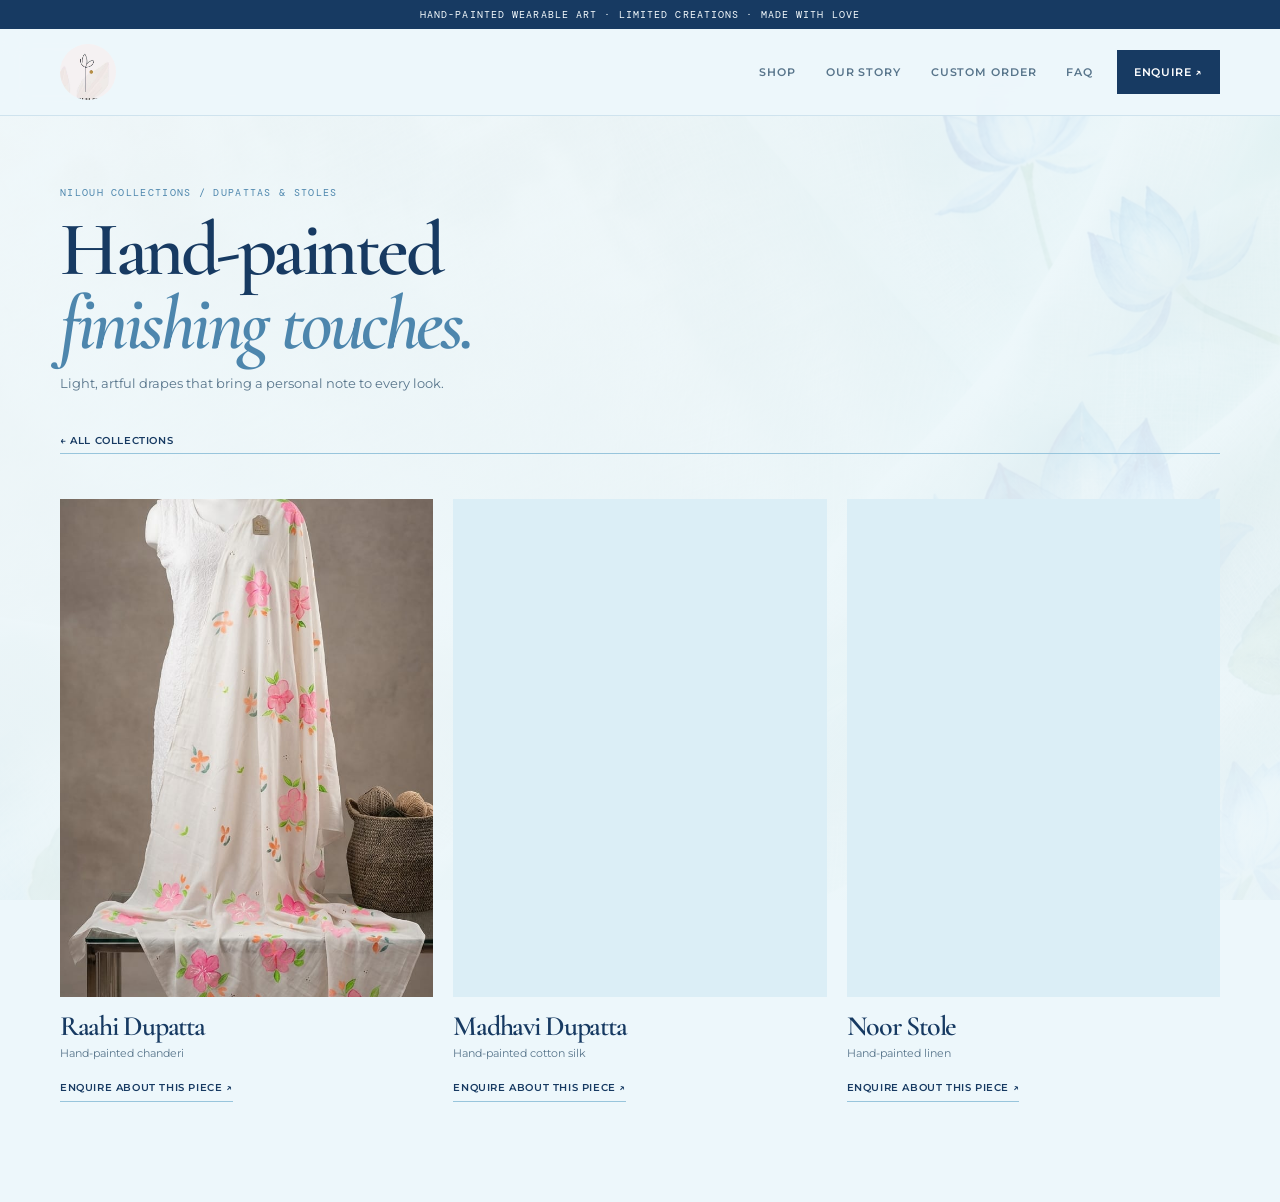
==== dupattas.html @ 56eb4172 "Add files via upload" ====
<!doctype html>
<html lang="en"><head><meta charset="UTF-8" /><meta name="viewport" content="width=device-width, initial-scale=1.0" /><meta name="description" content="Explore Nilouh Story hand-painted dupattas and stoles." /><link rel="canonical" href="https://nilouh.com/dupattas.html" /><title>Hand-painted Dupattas &amp; Stoles | Nilouh Story</title><link rel="icon" type="image/jpeg" href="images/nilouh-story-logo.jpg" /><link rel="stylesheet" href="style.css" /></head>
<body><a class="skip-link" href="#main-content">Skip to content</a><div class="announcement">Hand-painted wearable art · Limited creations · Made with love</div><header class="site-header"><div class="header-inner"><a href="index.html" class="brand" aria-label="Nilouh Story home"><img src="images/nilouh-story-logo.jpg" alt="Nilouh Story" /></a><button class="menu-toggle" type="button" aria-expanded="false" aria-controls="site-navigation"><span class="sr-only">Open menu</span><span aria-hidden="true">Menu</span></button><nav id="site-navigation" class="site-nav" aria-label="Main navigation"><a href="index.html#featured">Shop</a><a href="index.html#story">Our story</a><a href="index.html#custom-order">Custom order</a><a href="index.html#faq">FAQ</a></nav><a class="header-cta" href="https://www.instagram.com/nilouh.story?igsh=MXhwOWQxM3IzNGx6aw==" target="_blank" rel="noopener">Enquire ↗</a></div></header>
<main id="main-content" class="collection-page"><div class="collection-page__intro"><p class="eyebrow">Nilouh collections / Dupattas &amp; Stoles</p><h1>Hand-painted<br /><em>finishing touches.</em></h1><p>Light, artful drapes that bring a personal note to every look.</p></div><a class="back-link" href="index.html#collection">← All collections</a><div class="collection-products"><article class="collection-product"><div class="collection-image image-frame"><img src="images/raahi-dupatta.jpg" alt="Raahi hand-painted chanderi dupatta" loading="lazy" /><div class="missing-image">Add <strong>raahi-dupatta.jpg</strong></div></div><h2>Raahi Dupatta</h2><p>Hand-painted chanderi</p><a class="text-action" href="https://www.instagram.com/nilouh.story?igsh=MXhwOWQxM3IzNGx6aw==" target="_blank" rel="noopener">Enquire about this piece ↗</a></article><article class="collection-product"><div class="collection-image image-frame"><img src="images/madhavi-dupatta.jpg" alt="Madhavi hand-painted dupatta" loading="lazy" /><div class="missing-image">Add <strong>madhavi-dupatta.jpg</strong></div></div><h2>Madhavi Dupatta</h2><p>Hand-painted cotton silk</p><a class="text-action" href="https://www.instagram.com/nilouh.story?igsh=MXhwOWQxM3IzNGx6aw==" target="_blank" rel="noopener">Enquire about this piece ↗</a></article><article class="collection-product"><div class="collection-image image-frame"><img src="images/noor-stole.jpg" alt="Noor hand-painted stole" loading="lazy" /><div class="missing-image">Add <strong>noor-stole.jpg</strong></div></div><h2>Noor Stole</h2><p>Hand-painted linen</p><a class="text-action" href="https://www.instagram.com/nilouh.story?igsh=MXhwOWQxM3IzNGx6aw==" target="_blank" rel="noopener">Enquire about this piece ↗</a></article></div></main><script src="script.js"></script></body></html>
---- style.css ----
@import url('https://fonts.googleapis.com/css2?family=Cormorant+Garamond:ital,wght@0,500;0,600;0,700;1,600&family=DM+Mono&family=Montserrat:wght@400;500;600&display=swap');

:root { --paper:#edf7fb; --surface:#f8fcfe; --mist:#dbeef6; --water:#98c5dc; --blue:#4d86ad; --indigo:#173a62; --ink:#19334c; --muted:#58758b; --line:#c9dfeb; --space-1:8px; --space-2:16px; --space-3:24px; --space-4:40px; --space-5:64px; --space-6:96px; --radius:3px; }
* { box-sizing:border-box; }
html { scroll-behavior:smooth; }
body { margin:0; background:var(--paper); color:var(--ink); font-family:Montserrat, sans-serif; font-size:15px; line-height:1.65; }
body::before { content:""; position:fixed; inset:0; z-index:-1; background:linear-gradient(rgba(237,247,251,.88),rgba(237,247,251,.94)),url("images/nilouh-lotus-background.png") center top / cover; }
a { color:inherit; text-decoration:none; } button { font:inherit; } img { max-width:100%; }
:focus-visible { outline:2px solid var(--blue); outline-offset:4px; }
.sr-only { clip:rect(0 0 0 0); clip-path:inset(50%); height:1px; overflow:hidden; position:absolute; white-space:nowrap; width:1px; }
.skip-link { position:fixed; left:16px; top:-70px; z-index:20; background:var(--indigo); color:white; padding:10px 14px; font-size:12px; }.skip-link:focus { top:16px; }
.announcement { background:var(--indigo); color:#f5fbfe; padding:8px var(--space-3); text-align:center; font:10px "DM Mono",monospace; letter-spacing:.11em; text-transform:uppercase; }
.site-header { position:sticky; top:0; z-index:10; background:rgba(237,247,251,.94); border-bottom:1px solid rgba(201,223,235,.8); backdrop-filter:blur(12px); }
.header-inner, .section-shell, .site-footer { max-width:1240px; margin:auto; padding-left:40px; padding-right:40px; }
.header-inner { min-height:86px; display:flex; align-items:center; justify-content:space-between; gap:var(--space-3); }
.brand { display:block; flex:0 0 auto; }.brand img { display:block; width:56px; height:56px; object-fit:cover; object-position:top; border-radius:50%; }
.site-nav { display:flex; align-items:center; gap:30px; margin-left:auto; }.site-nav a { color:var(--muted); font-size:11px; font-weight:600; letter-spacing:.08em; text-transform:uppercase; }.site-nav a:hover { color:var(--indigo); }
.header-cta, .button { display:inline-flex; align-items:center; justify-content:center; gap:24px; min-height:44px; padding:0 17px; background:var(--indigo); color:#fff; font-size:11px; font-weight:600; letter-spacing:.06em; text-transform:uppercase; transition:background .2s ease, transform .2s ease; }.header-cta:hover,.button:hover { background:var(--blue); transform:translateY(-1px); }
.menu-toggle { display:none; background:none; border:0; color:var(--indigo); font-size:11px; font-weight:600; letter-spacing:.08em; text-transform:uppercase; }
.section-shell { padding-top:var(--space-6); padding-bottom:var(--space-6); }
.section-kicker, .eyebrow { display:flex; gap:9px; align-items:center; margin:0 0 14px; color:var(--blue); font:10px "DM Mono",monospace; letter-spacing:.13em; text-transform:uppercase; }.section-kicker span { color:var(--indigo); }
h1,h2,h3 { margin:0; color:var(--indigo); font-family:"Cormorant Garamond",serif; font-weight:600; line-height:.96; letter-spacing:-.045em; } h1 { font-size:clamp(48px,6vw,84px); } h1 em { color:var(--blue); font-weight:600; } h2 { font-size:clamp(39px,4.7vw,66px); } h3 { font-size:26px; }
.collection-intro { padding-top:54px; padding-bottom:54px; }.collection-intro__heading { display:flex; align-items:end; justify-content:space-between; gap:var(--space-4); }.collection-intro__heading > p, .section-heading > p { max-width:290px; margin:0; color:var(--muted); font-size:13px; }
.category-grid { display:grid; grid-template-columns:repeat(5,1fr); gap:10px; margin-top:42px; }.category-card { min-height:188px; display:flex; flex-direction:column; padding:17px; background:rgba(219,238,246,.88); border:1px solid rgba(201,223,235,.9); transition:transform .2s ease, background .2s ease; }.category-card:nth-child(2) { background:rgba(207,229,240,.9); }.category-card:nth-child(3) { background:rgba(192,219,234,.9); }.category-card:nth-child(4) { background:rgba(176,210,228,.9); }.category-card:nth-child(5) { background:rgba(160,200,222,.9); }.category-card:hover { background:#f7fcfe; transform:translateY(-4px); }.category-card > span { color:var(--blue); font:10px "DM Mono",monospace; }.category-card h2 { margin-top:auto; font-size:25px; }.category-card p { margin:6px 0 15px; color:var(--muted); font-size:10px; }.category-card b { font-size:10px; letter-spacing:.06em; text-transform:uppercase; }.category-card i { font-style:normal; padding-left:4px; }
.featured { border-top:1px solid var(--line); }.section-heading { display:flex; align-items:end; justify-content:space-between; gap:var(--space-4); margin-bottom:32px; }.product-grid { display:grid; grid-template-columns:repeat(3,1fr); gap:20px; }.product-card { min-width:0; }.image-frame { position:relative; overflow:hidden; background:var(--mist); }.product-image { aspect-ratio:3 / 4; }.image-frame img { display:block; width:100%; height:100%; object-fit:cover; transition:transform .45s ease; }.product-card:hover img { transform:scale(1.025); }.missing-image { position:absolute; inset:0; display:grid; place-items:center; padding:24px; color:var(--indigo); text-align:center; font-size:12px; }.product-copy { padding:17px 0 9px; }.product-copy h3 { font-size:27px; }.product-copy p { margin:3px 0 0; color:var(--muted); font-size:11px; }.text-action { display:inline-flex; gap:8px; align-items:center; color:var(--indigo); border-bottom:1px solid var(--water); padding-bottom:4px; font-size:10px; font-weight:600; letter-spacing:.06em; text-transform:uppercase; }.text-action:hover { color:var(--blue); border-color:var(--blue); }
.story { display:grid; grid-template-columns:1fr 1fr; gap:clamp(40px,8vw,110px); align-items:stretch; border-top:1px solid var(--line); }.story-art { min-height:500px; background:linear-gradient(rgba(225,243,250,.12),rgba(225,243,250,.12)),url("images/nilouh-lotus-background.png") right center / cover; }.story-copy { align-self:center; }.story-copy > p:not(.eyebrow) { max-width:475px; margin:20px 0 0; color:var(--muted); font-size:13px; }.story-copy .text-action { margin-top:25px; }.brand-essence { display:grid; gap:15px; max-width:475px; margin-top:26px; padding-top:21px; border-top:1px solid var(--line); }.brand-essence section { display:grid; grid-template-columns:145px 1fr; gap:16px; align-items:start; }.brand-essence h3 { font-family:Montserrat,sans-serif; font-size:9px; font-weight:600; line-height:1.45; letter-spacing:.1em; text-transform:uppercase; }.brand-essence p { margin:0; color:var(--muted); font-size:11px; line-height:1.55; }
.custom-order { border-top:1px solid var(--line); background:rgba(219,238,246,.42); }.custom-order__grid { display:grid; grid-template-columns:.92fr 1.08fr; gap:clamp(40px,9vw,120px); align-items:start; }.custom-order__grid > div > p { max-width:360px; margin:19px 0 27px; color:var(--muted); font-size:13px; }.process { display:grid; gap:23px; margin:0; padding:0; list-style:none; }.process li { display:grid; grid-template-columns:42px 1fr; gap:15px; padding-bottom:23px; border-bottom:1px solid var(--line); }.process li:last-child { padding-bottom:0; border-bottom:0; }.process li > span { color:var(--blue); font:10px "DM Mono",monospace; padding-top:4px; }.process h3 { font-size:24px; }.process p { margin:5px 0 0; color:var(--muted); font-size:12px; }
.values { border-top:1px solid var(--line); }.value-grid { display:grid; grid-template-columns:repeat(4,1fr); border-top:1px solid var(--line); }.value-grid article { min-height:205px; padding:24px 23px; border-right:1px solid var(--line); }.value-grid article:first-child { padding-left:0; }.value-grid article:last-child { border-right:0; }.value-grid span { color:var(--blue); font-size:22px; }.value-grid h3 { margin:13px 0 7px; font-size:25px; }.value-grid p { margin:0; color:var(--muted); font-size:12px; }
.faq { display:grid; grid-template-columns:.75fr 1.25fr; gap:clamp(40px,9vw,130px); align-items:start; border-top:1px solid var(--line); }.faq-list { border-top:1px solid var(--line); }.faq details { border-bottom:1px solid var(--line); }.faq summary { display:flex; align-items:center; justify-content:space-between; gap:20px; cursor:pointer; list-style:none; padding:19px 0; color:var(--indigo); font-size:13px; font-weight:600; }.faq summary::-webkit-details-marker { display:none; }.faq summary span { color:var(--blue); font-size:20px; font-weight:400; transition:transform .2s ease; }.faq details[open] summary span { transform:rotate(45deg); }.faq details p { max-width:530px; margin:0 0 20px; color:var(--muted); font-size:12px; }
.closing { max-width:1160px; min-height:350px; display:flex; flex-direction:column; align-items:center; justify-content:center; margin:0 auto 80px; padding:68px 24px; background:var(--indigo); color:#eef8fc; text-align:center; }.closing > p { margin:0 0 9px; color:var(--water); font:italic 26px "Cormorant Garamond",serif; }.closing h2 { color:#fff; }.button--light { margin-top:29px; background:#d6ecf6; color:var(--indigo); }.button--light:hover { background:#fff; }
.site-footer { display:grid; grid-template-columns:1.2fr 1fr 1fr; align-items:center; gap:var(--space-4); padding-top:38px; padding-bottom:38px; border-top:1px solid var(--line); }.footer-brand { display:flex; align-items:center; gap:13px; }.footer-brand img { width:53px; height:53px; object-fit:cover; object-position:top; border-radius:50%; }.site-footer p { margin:0; color:var(--muted); font-size:11px; }.site-footer nav { display:flex; flex-wrap:wrap; justify-content:center; gap:12px 20px; }.site-footer nav a,.footer-contact a { color:var(--indigo); font-size:10px; font-weight:600; letter-spacing:.06em; text-transform:uppercase; }.footer-contact { text-align:right; }.footer-contact p { margin-top:7px; }
/* Sarees collection page */
.collection-page { max-width:1240px; margin:auto; padding:70px 40px 100px; }.collection-page__intro { max-width:500px; }.collection-page__intro p:last-of-type { color:var(--muted); font-size:13px; }.back-link { display:inline-flex; margin:25px 0 45px; color:var(--indigo); border-bottom:1px solid var(--water); padding-bottom:4px; font-size:10px; font-weight:600; letter-spacing:.06em; text-transform:uppercase; }.collection-products { display:grid; grid-template-columns:repeat(3,1fr); gap:20px; }.collection-image { aspect-ratio:3 / 4; }.collection-product h2 { margin:16px 0 4px; font-size:28px; }.collection-product > p { margin:0 0 12px; color:var(--muted); font-size:11px; }
.product-carousel { width:100%; }.carousel-stage { position:relative; aspect-ratio:3 / 4; overflow:hidden; background:var(--mist); }.carousel-slide { width:100%; height:100%; margin:0; }.carousel-slide img { width:100%; height:100%; display:block; object-fit:cover; }.carousel-control { position:absolute; top:50%; z-index:1; width:36px; height:36px; display:grid; place-items:center; border:0; border-radius:50%; background:rgba(255,255,255,.88); color:var(--indigo); cursor:pointer; transform:translateY(-50%); }.carousel-control:hover { background:#fff; }.carousel-control--previous { left:10px; }.carousel-control--next { right:10px; }.carousel-thumbnails { display:flex; gap:6px; overflow-x:auto; padding-top:8px; }.carousel-thumbnails button { flex:0 0 42px; height:55px; padding:0; overflow:hidden; border:1px solid transparent; background:var(--mist); cursor:pointer; }.carousel-thumbnails button.is-active { border-color:var(--indigo); }.carousel-thumbnails img { width:100%; height:100%; display:block; object-fit:cover; }
.coming-soon { max-width:760px; min-height:calc(100vh - 140px); display:flex; flex-direction:column; justify-content:center; align-items:flex-start; margin:auto; padding:70px 40px; }.coming-soon h1 { margin-bottom:20px; }.coming-soon > p:not(.eyebrow) { max-width:450px; color:var(--muted); font-size:13px; }.coming-soon .button { margin-top:10px; }.coming-soon .back-link { margin-bottom:0; }
@media (max-width:820px) { .header-inner,.section-shell,.site-footer,.collection-page { padding-left:24px; padding-right:24px; }.category-grid { grid-template-columns:repeat(3,1fr); }.category-card { min-height:160px; }.story,.custom-order__grid,.faq { gap:48px; }.value-grid { grid-template-columns:repeat(2,1fr); }.value-grid article:nth-child(3) { padding-left:0; }.value-grid article:nth-child(2) { border-right:0; }.collection-products { grid-template-columns:repeat(2,1fr); } }
@media (max-width:640px) { body { font-size:14px; }.announcement { font-size:9px; }.header-inner { min-height:76px; }.brand img { width:51px; height:51px; }.menu-toggle { display:block; margin-left:auto; padding:12px 0 12px 12px; }.site-nav { display:none; position:absolute; top:100%; right:0; left:0; gap:0; margin:0; padding:10px 24px 18px; background:var(--paper); border-bottom:1px solid var(--line); }.site-nav.is-open { display:grid; }.site-nav a { padding:12px 0; border-bottom:1px solid var(--line); }.site-nav a:last-child { border-bottom:0; }.header-cta { min-height:38px; padding:0 11px; font-size:9px; }.section-shell { padding-top:62px; padding-bottom:62px; }.collection-intro { padding-top:38px; padding-bottom:42px; }.collection-intro__heading,.section-heading { display:block; }.collection-intro__heading > p,.section-heading > p { margin-top:17px; }.category-grid { grid-template-columns:repeat(2,1fr); gap:8px; margin-top:28px; }.category-card { min-height:154px; padding:14px; }.category-card h2 { font-size:23px; }.product-grid,.story,.custom-order__grid,.faq,.site-footer { grid-template-columns:1fr; }.product-grid { gap:34px; }.product-image { aspect-ratio:4 / 5; }.story { gap:0; }.story-art { min-height:280px; }.story-copy { padding-top:38px; }.value-grid { grid-template-columns:1fr; }.value-grid article,.value-grid article:nth-child(2) { min-height:0; padding:22px 0; border-right:0; border-bottom:1px solid var(--line); }.value-grid article:last-child { border-bottom:0; }.faq { gap:28px; }.closing { min-height:300px; margin-bottom:46px; }.site-footer { gap:22px; padding-top:30px; padding-bottom:30px; }.site-footer nav { justify-content:flex-start; }.footer-contact { text-align:left; }.collection-page { padding-top:48px; padding-bottom:70px; }.collection-products { grid-template-columns:1fr; gap:34px; } }
@media (prefers-reduced-motion:reduce) { html { scroll-behavior:auto; } *,*::before,*::after { transition-duration:.01ms !important; } }

/* Shop-first homepage: show the current edit before category navigation. */
main { display:flex; flex-direction:column; }
.featured { order:1; padding-top:42px; }
.collection-intro { order:2; padding-top:42px; padding-bottom:42px; }
.story { order:3; }.custom-order { order:4; }.values { order:5; }.faq { order:6; }.closing { order:7; }
.collection-intro__heading { align-items:center; }
.collection-intro__heading h1 { font-size:clamp(38px,4.3vw,58px); }
.collection-intro__heading > p { font-size:12px; }
.category-grid { grid-template-columns:repeat(5,minmax(0,1fr)); gap:8px; margin-top:25px; }
.category-card { min-height:112px; padding:13px; }.category-card h2 { font-size:20px; }.category-card p { margin:3px 0 9px; font-size:9px; }.category-card b { font-size:9px; }
@media (max-width:820px) { .category-grid { grid-template-columns:repeat(3,1fr); } }
@media (max-width:640px) { .featured { padding-top:34px; }.collection-intro { padding-top:36px; padding-bottom:36px; }.category-grid { grid-template-columns:repeat(2,1fr); gap:7px; }.category-card { min-height:116px; }.collection-intro__heading h1 { font-size:39px; } }

/* Compact collection navigation, inspired by editorial shop filter bars. */
.collection-intro { order:1; padding-top:12px; padding-bottom:12px; }
.featured { order:2; padding-top:18px; }
.collection-intro .section-kicker { display:none; }
.collection-intro__heading { position:absolute; width:1px; height:1px; margin:-1px; overflow:hidden; clip:rect(0 0 0 0); white-space:nowrap; }
.category-grid { display:flex; gap:0; margin-top:0; overflow-x:auto; border:1px solid var(--line); scrollbar-width:thin; }
.category-card { flex:1 0 178px; min-height:60px; height:60px; padding:10px 15px; display:flex; flex-direction:row; align-items:center; justify-content:space-between; border:0; border-right:1px solid var(--line); background:rgba(219,238,246,.9); }
.category-card:last-child { border-right:0; }.category-card > span,.category-card p { display:none; }.category-card h2 { margin:0; color:var(--indigo); font-size:19px; line-height:1; white-space:nowrap; }.category-card b { margin:0; color:var(--indigo); font-size:9px; }.category-card b { font-size:0; }.category-card b i { font-size:17px; padding:0; }
.category-card:hover { background:#f8fcfe; transform:none; }
.category-tooltip { position:fixed; z-index:30; max-width:210px; padding:8px 10px; background:var(--indigo); color:#fff; border-radius:2px; box-shadow:0 7px 18px rgba(23,58,98,.18); font-size:11px; line-height:1.35; opacity:0; pointer-events:none; transform:translate(-50%,-4px); transition:opacity .15s ease,transform .15s ease; }.category-tooltip.is-visible { opacity:1; transform:translate(-50%,0); }
.missing-image { display:none; }

/* Four featured pieces fit cleanly on desktop and stay readable on smaller screens. */
.product-grid { grid-template-columns:repeat(4,1fr); }
@media (max-width:1050px) and (min-width:641px) { .product-grid { grid-template-columns:repeat(2,1fr); } }
@media (max-width:640px) { .collection-intro { padding-top:8px; padding-bottom:8px; }.featured { padding-top:18px; }.category-grid { margin-left:-24px; margin-right:-24px; border-left:0; border-right:0; }.category-card { flex-basis:155px; min-height:56px; height:56px; padding:10px 13px; }.category-card h2 { font-size:17px; }.brand-essence { gap:17px; }.brand-essence section { grid-template-columns:1fr; gap:5px; } }

.footer-contact { display:grid; justify-items:end; gap:5px; }.footer-contact p { margin-top:2px; }
@media (max-width:640px) { .footer-contact { justify-items:start; } }

.featured .section-heading { margin-bottom:18px; }
.featured .section-heading h2 { font-size:clamp(28px,3vw,42px); }
.featured .section-heading > p { font-size:11px; }
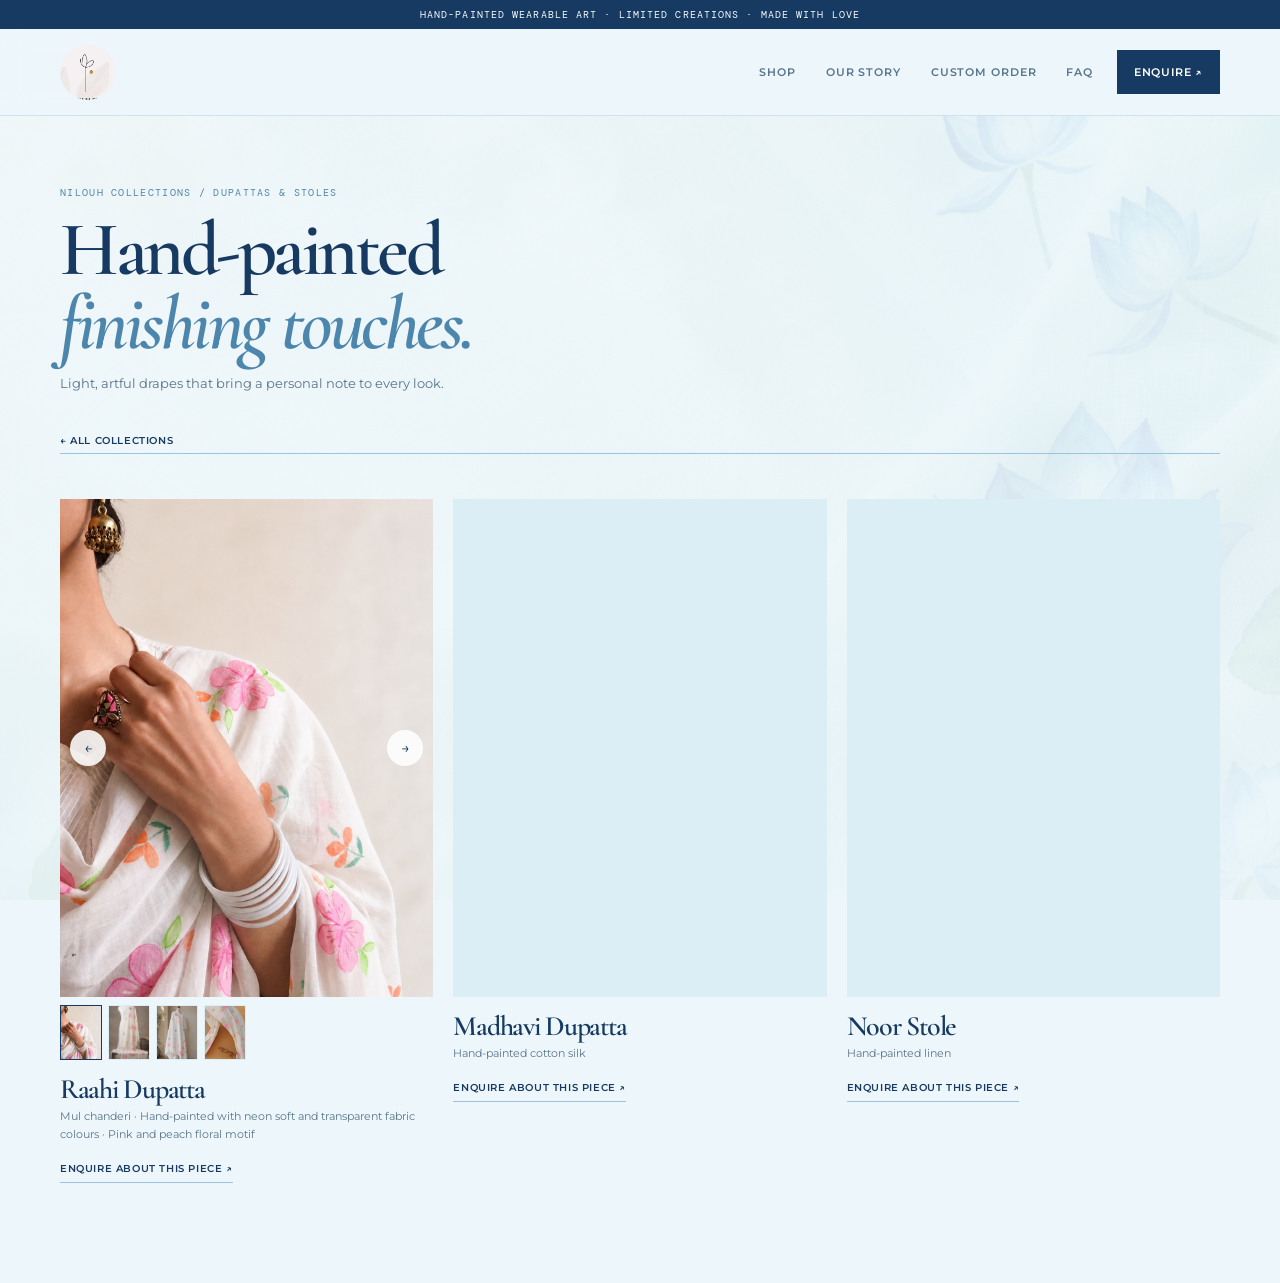
==== commit 9d700d68: "Add files via upload" ====
--- a/dupattas.html
+++ b/dupattas.html
@@ -1,4 +1,4 @@
 <!doctype html>
 <html lang="en"><head><meta charset="UTF-8" /><meta name="viewport" content="width=device-width, initial-scale=1.0" /><meta name="description" content="Explore Nilouh Story hand-painted dupattas and stoles." /><link rel="canonical" href="https://nilouh.com/dupattas.html" /><title>Hand-painted Dupattas &amp; Stoles | Nilouh Story</title><link rel="icon" type="image/jpeg" href="images/nilouh-story-logo.jpg" /><link rel="stylesheet" href="style.css" /></head>
 <body><a class="skip-link" href="#main-content">Skip to content</a><div class="announcement">Hand-painted wearable art · Limited creations · Made with love</div><header class="site-header"><div class="header-inner"><a href="index.html" class="brand" aria-label="Nilouh Story home"><img src="images/nilouh-story-logo.jpg" alt="Nilouh Story" /></a><button class="menu-toggle" type="button" aria-expanded="false" aria-controls="site-navigation"><span class="sr-only">Open menu</span><span aria-hidden="true">Menu</span></button><nav id="site-navigation" class="site-nav" aria-label="Main navigation"><a href="index.html#featured">Shop</a><a href="index.html#story">Our story</a><a href="index.html#custom-order">Custom order</a><a href="index.html#faq">FAQ</a></nav><a class="header-cta" href="https://www.instagram.com/nilouh.story?igsh=MXhwOWQxM3IzNGx6aw==" target="_blank" rel="noopener">Enquire ↗</a></div></header>
-<main id="main-content" class="collection-page"><div class="collection-page__intro"><p class="eyebrow">Nilouh collections / Dupattas &amp; Stoles</p><h1>Hand-painted<br /><em>finishing touches.</em></h1><p>Light, artful drapes that bring a personal note to every look.</p></div><a class="back-link" href="index.html#collection">← All collections</a><div class="collection-products"><article class="collection-product"><div class="collection-image image-frame"><img src="images/raahi-dupatta.jpg" alt="Raahi hand-painted chanderi dupatta" loading="lazy" /><div class="missing-image">Add <strong>raahi-dupatta.jpg</strong></div></div><h2>Raahi Dupatta</h2><p>Hand-painted chanderi</p><a class="text-action" href="https://www.instagram.com/nilouh.story?igsh=MXhwOWQxM3IzNGx6aw==" target="_blank" rel="noopener">Enquire about this piece ↗</a></article><article class="collection-product"><div class="collection-image image-frame"><img src="images/madhavi-dupatta.jpg" alt="Madhavi hand-painted dupatta" loading="lazy" /><div class="missing-image">Add <strong>madhavi-dupatta.jpg</strong></div></div><h2>Madhavi Dupatta</h2><p>Hand-painted cotton silk</p><a class="text-action" href="https://www.instagram.com/nilouh.story?igsh=MXhwOWQxM3IzNGx6aw==" target="_blank" rel="noopener">Enquire about this piece ↗</a></article><article class="collection-product"><div class="collection-image image-frame"><img src="images/noor-stole.jpg" alt="Noor hand-painted stole" loading="lazy" /><div class="missing-image">Add <strong>noor-stole.jpg</strong></div></div><h2>Noor Stole</h2><p>Hand-painted linen</p><a class="text-action" href="https://www.instagram.com/nilouh.story?igsh=MXhwOWQxM3IzNGx6aw==" target="_blank" rel="noopener">Enquire about this piece ↗</a></article></div></main><script src="script.js"></script></body></html>
+<main id="main-content" class="collection-page"><div class="collection-page__intro"><p class="eyebrow">Nilouh collections / Dupattas &amp; Stoles</p><h1>Hand-painted<br /><em>finishing touches.</em></h1><p>Light, artful drapes that bring a personal note to every look.</p></div><a class="back-link" href="index.html#collection">← All collections</a><div class="collection-products"><article class="collection-product collection-product--carousel"><div class="product-carousel" data-carousel aria-label="Raahi hand-painted dupatta photo gallery"><div class="carousel-stage"><figure class="carousel-slide"><img src="images/raahi-dupatta-lifestyle-enhanced.png" alt="Raahi hand-painted white dupatta worn with pink and peach floral motifs" /></figure><figure class="carousel-slide" hidden><img src="images/raahi-dupatta-studio.jpg" alt="Raahi white hand-painted dupatta styled on a mannequin" loading="lazy" /></figure><figure class="carousel-slide" hidden><img src="images/raahi-dupatta-mannequin.jpg" alt="Raahi hand-painted floral dupatta draped on a mannequin" loading="lazy" /></figure><figure class="carousel-slide" hidden><img src="images/raahi-dupatta-detail.jpg" alt="Close view of the pink and peach floral hand-painted dupatta fabric" loading="lazy" /></figure><button class="carousel-control carousel-control--previous" type="button" aria-label="Previous photo">←</button><button class="carousel-control carousel-control--next" type="button" aria-label="Next photo">→</button></div><div class="carousel-thumbnails" aria-label="Choose a product photo"><button class="is-active" type="button" aria-label="Show lifestyle photo"><img src="images/raahi-dupatta-lifestyle-enhanced.png" alt="" /></button><button type="button" aria-label="Show studio photo"><img src="images/raahi-dupatta-studio.jpg" alt="" /></button><button type="button" aria-label="Show mannequin photo"><img src="images/raahi-dupatta-mannequin.jpg" alt="" /></button><button type="button" aria-label="Show fabric detail"><img src="images/raahi-dupatta-detail.jpg" alt="" /></button></div></div><h2>Raahi Dupatta</h2><p>Mul chanderi · Hand-painted with neon soft and transparent fabric colours · Pink and peach floral motif</p><a class="text-action" href="https://www.instagram.com/nilouh.story?igsh=MXhwOWQxM3IzNGx6aw==" target="_blank" rel="noopener">Enquire about this piece ↗</a></article><article class="collection-product"><div class="collection-image image-frame"><img src="images/madhavi-dupatta.jpg" alt="Madhavi hand-painted dupatta" loading="lazy" /><div class="missing-image">Add <strong>madhavi-dupatta.jpg</strong></div></div><h2>Madhavi Dupatta</h2><p>Hand-painted cotton silk</p><a class="text-action" href="https://www.instagram.com/nilouh.story?igsh=MXhwOWQxM3IzNGx6aw==" target="_blank" rel="noopener">Enquire about this piece ↗</a></article><article class="collection-product"><div class="collection-image image-frame"><img src="images/noor-stole.jpg" alt="Noor hand-painted stole" loading="lazy" /><div class="missing-image">Add <strong>noor-stole.jpg</strong></div></div><h2>Noor Stole</h2><p>Hand-painted linen</p><a class="text-action" href="https://www.instagram.com/nilouh.story?igsh=MXhwOWQxM3IzNGx6aw==" target="_blank" rel="noopener">Enquire about this piece ↗</a></article></div></main><script src="script.js"></script></body></html>
--- a/style.css
+++ b/style.css
@@ -73,3 +73,45 @@
 .featured .section-heading { margin-bottom:18px; }
 .featured .section-heading h2 { font-size:clamp(28px,3vw,42px); }
 .featured .section-heading > p { font-size:11px; }
+
+/* Responsive layout safeguards — kept last so they override earlier desktop rules. */
+html, body { max-width:100%; overflow-x:clip; }
+main, .site-header, .header-inner, .section-shell, .site-footer, .product-grid, .collection-products { min-width:0; }
+
+@media (max-width:640px) {
+  .announcement { padding:8px 16px; font-size:9px; line-height:1.45; letter-spacing:.08em; }
+  .header-inner { min-height:72px; gap:12px; padding-left:20px; padding-right:20px; }
+  .brand img { width:48px; height:48px; }
+  .menu-toggle { min-height:44px; margin-left:auto; padding:10px 4px 10px 12px; }
+  .header-cta { min-width:116px; min-height:42px; padding:0 12px; font-size:9px; }
+  .site-nav { padding-left:20px; padding-right:20px; }
+
+  .category-grid { overscroll-behavior-inline:contain; scroll-snap-type:inline proximity; }
+  .category-card { scroll-snap-align:start; }
+
+  .featured { padding-top:22px; padding-bottom:48px; }
+  .featured .section-heading { display:grid; gap:13px; margin-bottom:24px; }
+  .featured .section-heading h2 { font-size:clamp(30px,9vw,39px); line-height:1; }
+  .featured .section-heading > p { max-width:30rem; margin:0; font-size:12px; line-height:1.55; }
+
+  .product-grid { grid-template-columns:repeat(2, minmax(0, 1fr)); gap:28px 14px; }
+  .product-card { min-width:0; }
+  .product-image { aspect-ratio:3 / 4; }
+  .product-copy { padding:11px 0 7px; }
+  .product-copy h3 { font-size:20px; line-height:1.02; letter-spacing:-.035em; }
+  .product-copy p { font-size:10px; line-height:1.45; }
+  .product-card .text-action { gap:5px; font-size:8px; line-height:1.35; }
+
+  .story-art { min-height:240px; }
+  .story-copy { padding-top:30px; }
+  .custom-order__grid { gap:32px; }
+  .collection-page { padding-left:20px; padding-right:20px; }
+  .collection-products { grid-template-columns:1fr; gap:38px; }
+}
+
+@media (max-width:380px) {
+  .header-inner { gap:8px; }
+  .header-cta { min-width:104px; padding:0 10px; }
+  .product-grid { gap:24px 12px; }
+  .product-copy h3 { font-size:18px; }
+}
